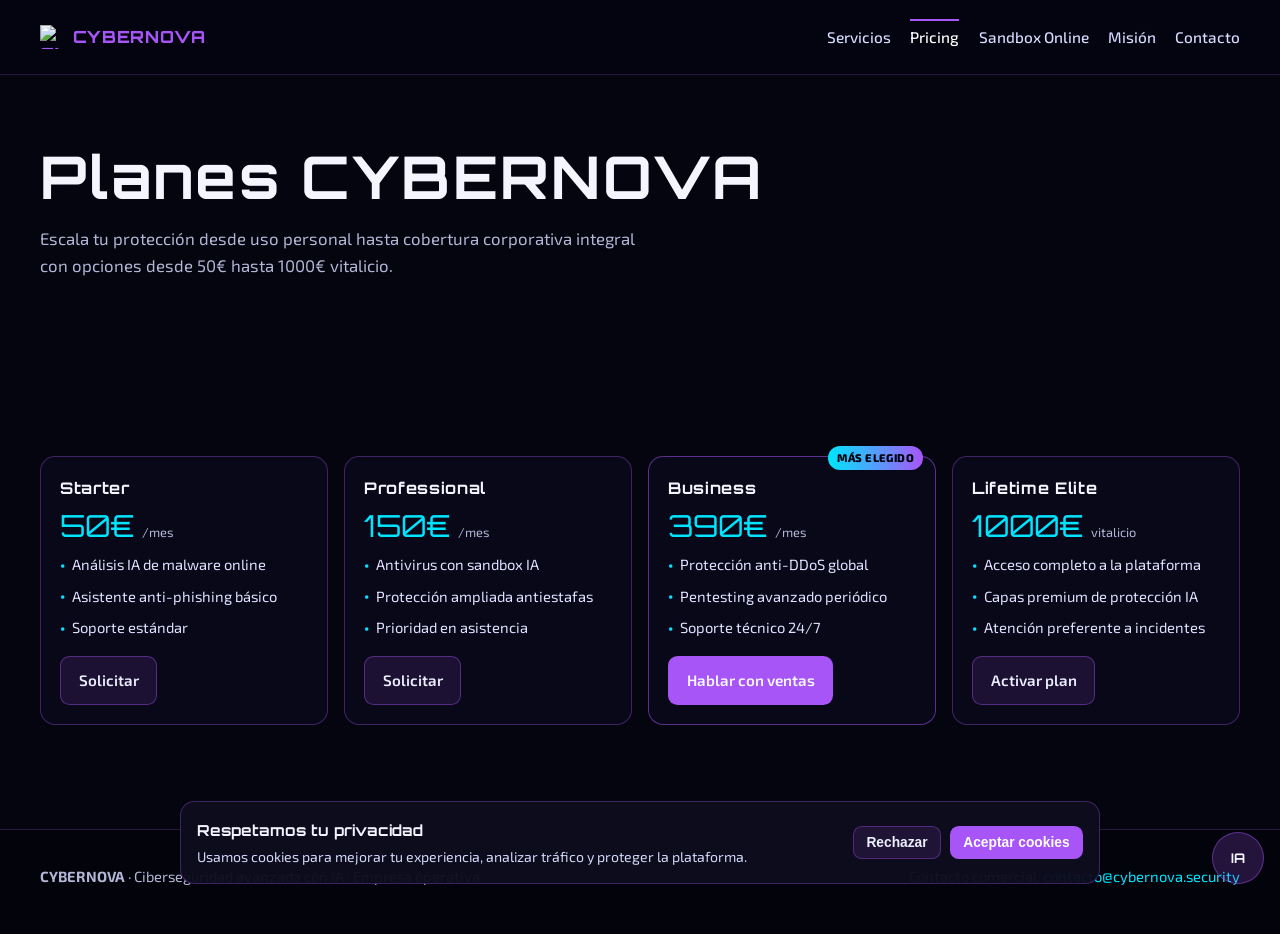
==== pricing.html @ e9d10356 "a" ====
<!doctype html>
<html lang="es">
<head>
  <meta charset="UTF-8" />
  <meta name="viewport" content="width=device-width, initial-scale=1.0" />
  <meta name="description" content="Planes y precios de CYBERNOVA." />
  <title>CYBERNOVA | Pricing</title>
  <link rel="preconnect" href="https://fonts.googleapis.com">
  <link rel="preconnect" href="https://fonts.gstatic.com" crossorigin>
  <link href="https://fonts.googleapis.com/css2?family=Exo+2:wght@300;400;500;600;700&family=Orbitron:wght@500;700;800&display=swap" rel="stylesheet">
  <link rel="stylesheet" href="styles.css" />
  <link rel="icon" type="image/svg+xml" href=".abacusai/temp/695e8abf-b9af-4d18-82e5-2e51818774f3.svg" />
</head>
<body>
  <header class="nav">
    <div class="container nav-inner">
      <a class="logo" href="index.html">
        <img src=".abacusai/temp/695e8abf-b9af-4d18-82e5-2e51818774f3.svg" alt="CYBERNOVA" />
        <span class="logo-text">CYBER<span>NOVA</span></span>
      </a>
      <ul class="nav-links">
        <li><a href="index.html#servicios" data-page="index.html">Servicios</a></li>
        <li><a href="pricing.html" data-page="pricing.html">Pricing</a></li>
        <li><a href="sandbox.html" data-page="sandbox.html">Sandbox Online</a></li>
        <li><a href="index.html#mision">Misión</a></li>
        <li><a href="#contacto">Contacto</a></li>
      </ul>
    </div>
  </header>

  <main>
    <section class="page-hero">
      <div class="container">
        <h1>Planes CYBERNOVA</h1>
        <p>Escala tu protección desde uso personal hasta cobertura corporativa integral con opciones desde 50€ hasta 1000€ vitalicio.</p>
      </div>
    </section>

    <section class="section" id="planes">
      <div class="container">
        <div class="pricing-grid">
          <article class="plan">
            <h3>Starter</h3>
            <div class="price">50€ <small>/mes</small></div>
            <ul>
              <li>Análisis IA de malware online</li>
              <li>Asistente anti-phishing básico</li>
              <li>Soporte estándar</li>
            </ul>
            <a class="btn btn-secondary" href="#contacto">Solicitar</a>
          </article>

          <article class="plan">
            <h3>Professional</h3>
            <div class="price">150€ <small>/mes</small></div>
            <ul>
              <li>Antivirus con sandbox IA</li>
              <li>Protección ampliada antiestafas</li>
              <li>Prioridad en asistencia</li>
            </ul>
            <a class="btn btn-secondary" href="#contacto">Solicitar</a>
          </article>

          <article class="plan featured">
            <span class="badge">Más elegido</span>
            <h3>Business</h3>
            <div class="price">390€ <small>/mes</small></div>
            <ul>
              <li>Protección anti-DDoS global</li>
              <li>Pentesting avanzado periódico</li>
              <li>Soporte técnico 24/7</li>
            </ul>
            <a class="btn btn-primary" href="#contacto">Hablar con ventas</a>
          </article>

          <article class="plan">
            <h3>Lifetime Elite</h3>
            <div class="price">1000€ <small>vitalicio</small></div>
            <ul>
              <li>Acceso completo a la plataforma</li>
              <li>Capas premium de protección IA</li>
              <li>Atención preferente a incidentes</li>
            </ul>
            <a class="btn btn-secondary" href="#contacto">Activar plan</a>
          </article>
        </div>
      </div>
    </section>
  </main>

  <footer id="contacto">
    <div class="container footer-layout">
      <p><strong>CYBERNOVA</strong> · Ciberseguridad avanzada con IA · Empresa operativa</p>
      <p>Contacto comercial: <a href="mailto:contacto@cybernova.security">contacto@cybernova.security</a></p>
    </div>
  </footer>

  <script src="script.js"></script>
</body>
</html>
---- styles.css ----
:root {
  --bg: #050510;
  --bg-soft: #0b0b1d;
  --card: rgba(11, 11, 29, 0.72);
  --border: rgba(168, 85, 247, 0.35);
  --primary: #7b2fff;
  --secondary: #a855f7;
  --accent: #00e5ff;
  --text: #f4f5ff;
  --muted: #b3b6d5;
  --max-width: 1200px;
  --shadow-glow: 0 0 30px rgba(123, 47, 255, 0.34), 0 0 80px rgba(0, 229, 255, 0.18);
}

* {
  box-sizing: border-box;
  margin: 0;
  padding: 0;
}

html {
  scroll-behavior: smooth;
}

body {
  font-family: 'Exo 2', sans-serif;
  background: #050510;
  color: var(--text);
  line-height: 1.6;
  min-height: 100vh;
  overflow-x: hidden;
  position: relative;
}

body::before {
  content: none;
}

.container {
  width: min(100% - 2rem, var(--max-width));
  margin-inline: auto;
}

.section {
  padding: 6.5rem 0;
}

h1,
h2,
h3,
.logo {
  font-family: 'Orbitron', sans-serif;
  letter-spacing: 0.04em;
}

h1 {
  font-size: clamp(2rem, 4.6vw, 4rem);
  line-height: 1.1;
  text-wrap: balance;
}

h2 {
  font-size: clamp(1.5rem, 3vw, 2.5rem);
  margin-bottom: 0.7rem;
}

p {
  color: var(--muted);
}

.nav {
  position: fixed;
  inset-inline: 0;
  top: 0;
  z-index: 30;
  background: rgba(5, 5, 16, 0.94);
  border-bottom: 1px solid rgba(168, 85, 247, 0.22);
}

.nav-inner {
  display: flex;
  align-items: center;
  justify-content: space-between;
  gap: 1.4rem;
  min-height: 74px;
}

.logo {
  color: var(--secondary);
  text-decoration: none;
  font-size: 1.05rem;
  font-weight: 800;
  display: inline-flex;
  align-items: center;
  gap: 0.55rem;
}

.logo img {
  width: 24px;
  height: 24px;
  display: block;
}

.logo-text {
  color: var(--secondary);
}

.logo-text span {
  color: var(--secondary);
}

.nav-links {
  display: flex;
  align-items: center;
  gap: 1.2rem;
  list-style: none;
  flex-wrap: wrap;
  justify-content: flex-end;
}

.nav-links a {
  color: #d8dbff;
  text-decoration: none;
  font-size: 0.96rem;
  font-weight: 500;
  padding-top: 0.2rem;
  position: relative;
  transition: color 0.25s ease;
}

.nav-links a::before {
  content: "";
  position: absolute;
  left: 0;
  top: -6px;
  width: 0;
  height: 2px;
  background: var(--secondary);
  transition: width 0.25s ease;
}

.nav-links a:hover,
.nav-links a.active {
  color: #ffffff;
}

.nav-links a:hover::before,
.nav-links a.active::before {
  width: 100%;
}

.hero,
.page-hero {
  padding-top: 9rem;
  padding-bottom: 6rem;
  position: relative;
}

.hero-layout {
  display: grid;
  grid-template-columns: 1.15fr 0.85fr;
  gap: 2.2rem;
  align-items: center;
}

.page-hero {
  padding-bottom: 3rem;
}

.hero-brand-mark {
  width: 72px;
  height: 72px;
  border-radius: 50%;
  border: 1px solid rgba(168, 85, 247, 0.28);
  background: rgba(168, 85, 247, 0.08);
  display: inline-flex;
  align-items: center;
  justify-content: center;
  margin-bottom: 0.8rem;
}

.hero-brand-mark img {
  width: 52px;
  height: 52px;
  display: block;
}

.tag {
  display: inline-flex;
  align-items: center;
  gap: 0.5rem;
  padding: 0.4rem 0.85rem;
  border-radius: 999px;
  border: 1px solid rgba(0, 229, 255, 0.4);
  background: rgba(0, 229, 255, 0.08);
  color: var(--accent);
  font-size: 0.8rem;
  margin-bottom: 1rem;
  letter-spacing: 0.04em;
  text-transform: uppercase;
  width: fit-content;
}

.hero p,
.page-hero p {
  max-width: 62ch;
  margin: 1rem 0 1.6rem;
  font-size: 1.05rem;
}

.hero-actions {
  display: flex;
  flex-wrap: wrap;
  gap: 0.85rem;
}

.btn {
  text-decoration: none;
  padding: 0.72rem 1.1rem;
  border-radius: 0.6rem;
  font-weight: 600;
  font-size: 0.95rem;
  display: inline-flex;
  align-items: center;
  justify-content: center;
  transition: transform 0.25s ease, box-shadow 0.3s ease, border-color 0.3s ease;
  border: 1px solid transparent;
  cursor: pointer;
}

.btn-primary {
  color: #f7f8ff;
  background: var(--secondary);
}

.btn-secondary {
  color: #eceeff;
  border-color: rgba(168, 85, 247, 0.42);
  background: rgba(168, 85, 247, 0.12);
}

.btn:hover {
  transform: translateY(-1px);
}

.btn-primary:hover,
.btn-secondary:hover {
  border-color: rgba(168, 85, 247, 0.62);
}

.hero-card {
  justify-self: center;
  width: min(400px, 100%);
  border-radius: 1rem;
  border: 1px solid rgba(168, 85, 247, 0.3);
  background: rgba(10, 10, 25, 0.74);
  padding: 1.4rem;
}

.orb {
  width: 160px;
  aspect-ratio: 1;
  margin: 0.2rem auto 1rem;
  border-radius: 50%;
  background: radial-gradient(circle at 35% 35%, #a855f7 0%, #7b2fff 58%, #4b1faf 100%);
  position: relative;
}

.orb::after {
  content: "";
  position: absolute;
  inset: -8px;
  border-radius: 50%;
  border: 1px solid rgba(168, 85, 247, 0.28);
}

@keyframes pulse {
  0%,
  100% {
    transform: scale(1);
  }

  50% {
    transform: scale(1.02);
  }
}

@keyframes ring {
  0%,
  100% {
    transform: scale(1);
    opacity: 0.28;
  }

  50% {
    transform: scale(1.05);
    opacity: 0.2;
  }
}

.hero-card ul {
  list-style: none;
  display: grid;
  gap: 0.7rem;
  font-size: 0.95rem;
}

.hero-card li {
  display: flex;
  align-items: center;
  justify-content: space-between;
  gap: 1rem;
  color: #dfe1ff;
  padding-bottom: 0.6rem;
  border-bottom: 1px solid rgba(255, 255, 255, 0.08);
}

.hero-card li strong {
  color: var(--accent);
}

.section-head {
  margin-bottom: 2rem;
  max-width: 72ch;
}

.stats-grid {
  display: grid;
  grid-template-columns: repeat(4, minmax(0, 1fr));
  gap: 1rem;
}

.stat {
  background: var(--card);
  border: 1px solid var(--border);
  padding: 1.1rem;
  border-radius: 0.9rem;
  transition: border-color 0.25s ease;
}

.stat:hover {
  border-color: rgba(168, 85, 247, 0.55);
}

.stat-value {
  font-family: 'Orbitron', sans-serif;
  font-size: 1.45rem;
  color: var(--accent);
  margin-bottom: 0.25rem;
}

.services-grid {
  display: grid;
  grid-template-columns: repeat(3, minmax(0, 1fr));
  gap: 1rem;
}

.card {
  background: var(--card);
  border: 1px solid var(--border);
  border-radius: 0.95rem;
  padding: 1.15rem;
  transition: border-color 0.25s ease, transform 0.2s ease;
  position: relative;
  overflow: hidden;
}

.card::before,
.plan::before,
.sandbox-panel::before {
  content: "";
  position: absolute;
  top: 0;
  left: 0;
  width: 0;
  height: 2px;
  background: var(--secondary);
  transition: width 0.25s ease;
}

.card:hover,
.plan:hover,
.sandbox-panel:hover {
  transform: translateY(-2px);
  border-color: rgba(168, 85, 247, 0.52);
}

.card:hover::before,
.plan:hover::before,
.sandbox-panel:hover::before {
  width: 100%;
}

.card h3 {
  margin-bottom: 0.55rem;
  font-size: 1.06rem;
  color: #f2f3ff;
}

.pricing-grid {
  display: grid;
  grid-template-columns: repeat(4, minmax(0, 1fr));
  gap: 1rem;
  align-items: stretch;
}

.plan {
  background: var(--card);
  border: 1px solid var(--border);
  border-radius: 0.95rem;
  padding: 1.2rem;
  position: relative;
  transition: border-color 0.25s ease, transform 0.2s ease;
}

.plan.featured {
  border-color: rgba(168, 85, 247, 0.52);
}

.badge {
  position: absolute;
  top: -11px;
  right: 12px;
  font-size: 0.7rem;
  background: linear-gradient(90deg, var(--accent), var(--secondary));
  color: #03030e;
  font-weight: 800;
  padding: 0.2rem 0.55rem;
  border-radius: 999px;
  text-transform: uppercase;
  letter-spacing: 0.04em;
}

.plan h3 {
  font-size: 1rem;
  margin-bottom: 0.5rem;
}

.price {
  font-family: 'Orbitron', sans-serif;
  font-size: 1.9rem;
  line-height: 1;
  color: var(--accent);
  margin-bottom: 0.8rem;
}

.price small {
  font-size: 0.8rem;
  color: var(--muted);
  font-family: 'Exo 2', sans-serif;
}

.plan ul {
  list-style: none;
  display: grid;
  gap: 0.5rem;
  margin-bottom: 1rem;
  font-size: 0.92rem;
}

.plan li {
  color: #dfe1ff;
  display: flex;
  align-items: flex-start;
  gap: 0.45rem;
}

.plan li::before {
  content: "•";
  color: var(--accent);
  font-weight: 700;
  line-height: 1;
  margin-top: 0.24rem;
}

.mission {
  background: linear-gradient(145deg, rgba(123, 47, 255, 0.16), rgba(0, 229, 255, 0.08));
  border: 1px solid rgba(0, 229, 255, 0.25);
  border-radius: 1rem;
  padding: 1.6rem;
  margin-top: 2rem;
}

.founders {
  margin-top: 1rem;
  color: #eceeff;
  font-size: 0.97rem;
}

.split-grid {
  display: grid;
  grid-template-columns: 1fr 1fr;
  gap: 1rem;
}

.sandbox-panel {
  background: var(--card);
  border: 1px solid var(--border);
  border-radius: 0.95rem;
  padding: 1.2rem;
  position: relative;
  transition: border-color 0.25s ease, transform 0.2s ease;
}

.field {
  display: grid;
  gap: 0.55rem;
  margin-bottom: 1rem;
}

.field label {
  color: #eef0ff;
  font-weight: 600;
  font-size: 0.95rem;
}

.field input[type="file"] {
  border: 1px solid rgba(168, 85, 247, 0.5);
  background: rgba(8, 8, 20, 0.85);
  color: #dfe1ff;
  border-radius: 0.6rem;
  padding: 0.65rem;
}

.file-meta {
  font-size: 0.9rem;
  color: #d9ddff;
  margin-bottom: 0.8rem;
}

.file-meta.error {
  color: #ff6f9e;
}

.progress-wrap {
  margin-top: 1rem;
  border: 1px solid rgba(0, 229, 255, 0.38);
  border-radius: 999px;
  height: 14px;
  overflow: hidden;
  background: rgba(1, 16, 21, 0.48);
}

.progress-bar {
  height: 100%;
  width: 0;
  background: linear-gradient(90deg, var(--secondary), var(--accent));
  box-shadow: 0 0 15px rgba(0, 229, 255, 0.62);
  transition: width 0.2s linear;
}

.progress-text {
  margin-top: 0.55rem;
  font-size: 0.92rem;
  color: #dce1ff;
}

.result-box {
  margin-top: 1rem;
  border-radius: 0.75rem;
  border: 1px solid rgba(0, 229, 255, 0.35);
  background: rgba(0, 229, 255, 0.08);
  color: #e9fbff;
  padding: 0.9rem;
  min-height: 62px;
}

.sandbox-chart {
  margin-top: 0.9rem;
  display: grid;
  grid-template-columns: repeat(5, 1fr);
  gap: 0.45rem;
  align-items: end;
  min-height: 86px;
}

.sandbox-chart-bar {
  border-radius: 0.45rem 0.45rem 0.2rem 0.2rem;
  background: rgba(168, 85, 247, 0.9);
  border: 1px solid rgba(168, 85, 247, 0.5);
  min-height: 14px;
}

.sandbox-details {
  margin-top: 0.8rem;
  display: grid;
  gap: 0.4rem;
  color: #d9ddff;
  font-size: 0.9rem;
}

.cookie-consent {
  position: fixed;
  left: 50%;
  bottom: 1rem;
  transform: translateX(-50%);
  width: min(920px, calc(100% - 2rem));
  background: rgba(13, 13, 30, 0.96);
  border: 1px solid rgba(168, 85, 247, 0.32);
  border-radius: 0.9rem;
  padding: 0.9rem 1rem;
  display: flex;
  align-items: center;
  justify-content: space-between;
  gap: 1rem;
  z-index: 90;
}

.cookie-consent__content strong {
  font-family: 'Orbitron', sans-serif;
  font-size: 0.95rem;
  color: #f2f3ff;
}

.cookie-consent__content p {
  margin-top: 0.2rem;
  color: #d3d7f7;
  font-size: 0.88rem;
}

.cookie-consent__actions {
  display: flex;
  gap: 0.55rem;
  flex-wrap: wrap;
  justify-content: flex-end;
}

.cookie-btn {
  border-radius: 0.55rem;
  border: 1px solid rgba(168, 85, 247, 0.36);
  background: rgba(168, 85, 247, 0.12);
  color: #edf0ff;
  font-weight: 600;
  font-size: 0.86rem;
  padding: 0.52rem 0.78rem;
  cursor: pointer;
}

.cookie-btn--primary {
  background: var(--secondary);
  color: #fff;
  border-color: transparent;
}

.chat-assistant {
  position: fixed;
  right: 1rem;
  bottom: 1rem;
  z-index: 95;
}

.chat-toggle {
  width: 52px;
  height: 52px;
  border-radius: 999px;
  border: 1px solid rgba(168, 85, 247, 0.45);
  background: rgba(168, 85, 247, 0.2);
  color: #f5f6ff;
  font-family: 'Orbitron', sans-serif;
  font-weight: 700;
  cursor: pointer;
}

.chat-widget {
  width: min(360px, calc(100vw - 2rem));
  margin-top: 0.7rem;
  background: rgba(10, 10, 24, 0.98);
  border: 1px solid rgba(168, 85, 247, 0.28);
  border-radius: 0.85rem;
  overflow: hidden;
}

.chat-widget__header {
  padding: 0.8rem;
  border-bottom: 1px solid rgba(168, 85, 247, 0.2);
  display: flex;
  justify-content: space-between;
  align-items: center;
  gap: 0.6rem;
}

.chat-widget__header strong {
  font-family: 'Orbitron', sans-serif;
  font-size: 0.86rem;
}

.chat-widget__header p {
  font-size: 0.78rem;
  color: #bac0e7;
}

.chat-close {
  border: none;
  background: transparent;
  color: #e9ecff;
  font-size: 1.2rem;
  line-height: 1;
  cursor: pointer;
}

.chat-messages {
  max-height: 240px;
  min-height: 120px;
  overflow: auto;
  padding: 0.8rem;
  display: grid;
  gap: 0.55rem;
}

.chat-message {
  padding: 0.55rem 0.65rem;
  border-radius: 0.6rem;
  font-size: 0.86rem;
  line-height: 1.45;
}

.chat-message--bot {
  background: rgba(168, 85, 247, 0.14);
  border: 1px solid rgba(168, 85, 247, 0.25);
  color: #edf0ff;
}

.chat-message--user {
  background: rgba(0, 229, 255, 0.12);
  border: 1px solid rgba(0, 229, 255, 0.22);
  color: #e9fbff;
}

.chat-form {
  border-top: 1px solid rgba(168, 85, 247, 0.2);
  display: grid;
  grid-template-columns: 1fr auto;
  gap: 0.5rem;
  padding: 0.75rem;
}

.chat-input {
  border: 1px solid rgba(168, 85, 247, 0.4);
  background: rgba(5, 5, 16, 0.92);
  color: #edf0ff;
  border-radius: 0.5rem;
  padding: 0.55rem 0.65rem;
  outline: none;
}

.chat-send {
  border: none;
  border-radius: 0.5rem;
  background: var(--secondary);
  color: #fff;
  padding: 0.55rem 0.75rem;
  font-weight: 600;
  cursor: pointer;
}

footer {
  border-top: 1px solid rgba(168, 85, 247, 0.24);
  padding: 2.2rem 0 2.8rem;
  color: #c7cbef;
  font-size: 0.92rem;
  background: rgba(3, 3, 10, 0.8);
}

.footer-layout {
  display: flex;
  justify-content: space-between;
  gap: 1rem;
  flex-wrap: wrap;
}

.footer-layout a {
  color: var(--accent);
  text-decoration: none;
}

@media (max-width: 980px) {
  .hero-layout,
  .services-grid,
  .pricing-grid,
  .stats-grid,
  .split-grid {
    grid-template-columns: repeat(2, minmax(0, 1fr));
  }
}

@media (max-width: 720px) {
  .nav-inner {
    min-height: 64px;
  }

  .nav-links {
    gap: 0.8rem;
  }

  .hero,
  .page-hero {
    padding-top: 8rem;
  }

  .hero-layout,
  .services-grid,
  .pricing-grid,
  .stats-grid,
  .split-grid {
    grid-template-columns: 1fr;
  }

  .section {
    padding: 5rem 0;
  }
}
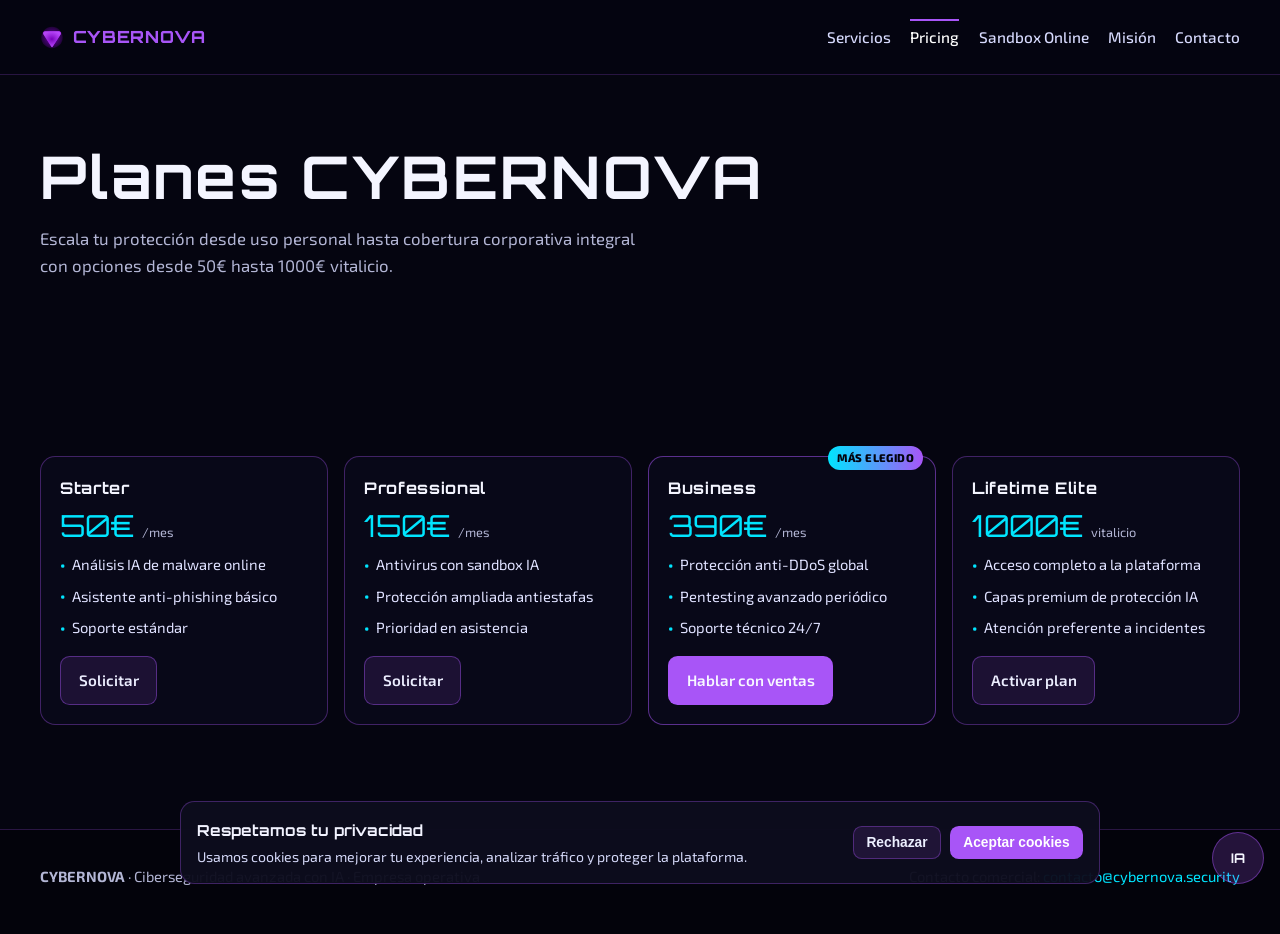
==== commit e9dbde24: "logo" ====
--- a/pricing.html
+++ b/pricing.html
@@ -9,13 +9,13 @@
   <link rel="preconnect" href="https://fonts.gstatic.com" crossorigin>
   <link href="https://fonts.googleapis.com/css2?family=Exo+2:wght@300;400;500;600;700&family=Orbitron:wght@500;700;800&display=swap" rel="stylesheet">
   <link rel="stylesheet" href="styles.css" />
-  <link rel="icon" type="image/svg+xml" href=".abacusai/temp/695e8abf-b9af-4d18-82e5-2e51818774f3.svg" />
+  <link rel="icon" type="image/svg+xml" href="logo.svg" />
 </head>
 <body>
   <header class="nav">
     <div class="container nav-inner">
       <a class="logo" href="index.html">
-        <img src=".abacusai/temp/695e8abf-b9af-4d18-82e5-2e51818774f3.svg" alt="CYBERNOVA" />
+        <img src="logo.svg" alt="CYBERNOVA" />
         <span class="logo-text">CYBER<span>NOVA</span></span>
       </a>
       <ul class="nav-links">
